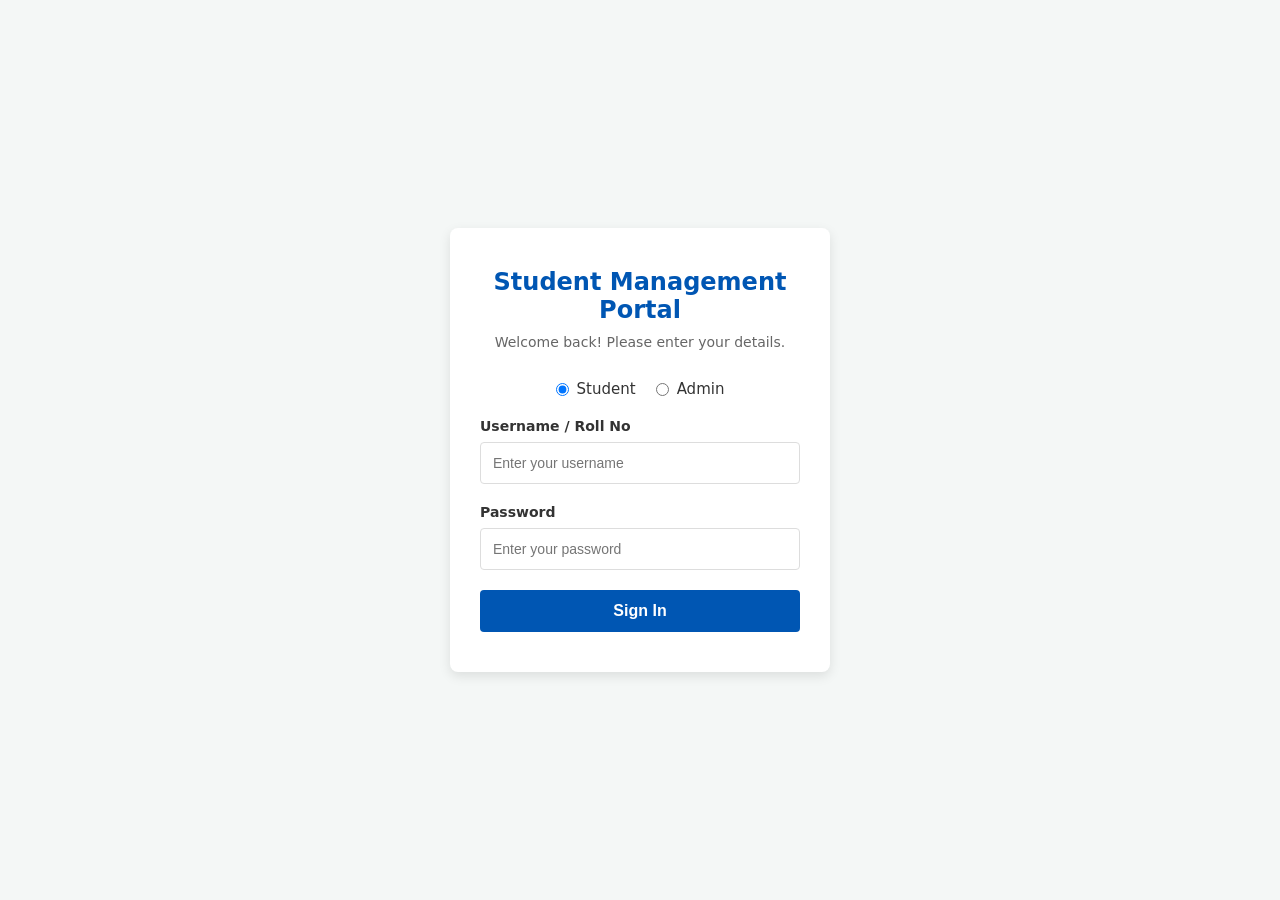
==== frontend/index.html @ 36475267 "v0.8 - Working authentication system" ====
<!DOCTYPE html>
<html lang="en">
<head>
    <meta charset="UTF-8">
    <meta name="viewport" content="width=device-width, initial-scale=1.0">
    <title>Student Management Portal</title>
    <link rel="stylesheet" href="css/login.css">
</head>
<body>
    <div class="login-container">
        <div class="login-card">
            <div class="login-header">
                <h1>Student Management Portal</h1>
                <p>Welcome back! Please enter your details.</p>
            </div>
            
            <form id="loginForm" novalidate>
                <div class="error-banner" id="serverError" style="display: none;"></div>
                
                <div class="form-group role-selection">
                    <label class="radio-label">
                        <input type="radio" name="role" value="student" checked>
                        <span>Student</span>
                    </label>
                    <label class="radio-label">
                        <input type="radio" name="role" value="admin">
                        <span>Admin</span>
                    </label>
                </div>

                <div class="form-group">
                    <label for="username">Username / Roll No</label>
                    <input type="text" id="username" name="username" placeholder="Enter your username">
                    <span class="inline-error" id="usernameError" style="display: none;">Username cannot be empty</span>
                </div>

                <div class="form-group">
                    <label for="password">Password</label>
                    <input type="password" id="password" name="password" placeholder="Enter your password">
                    <span class="inline-error" id="passwordError" style="display: none;">Password cannot be empty</span>
                </div>

                <button type="submit" id="loginBtn" class="btn-primary">
                    <span id="btnText">Sign In</span>
                    <span id="btnLoader" class="loader" style="display: none;">Signing In...</span>
                </button>
            </form>
        </div>
    </div>
    
    <script src="js/login.js"></script>
</body>
</html>
---- frontend/css/login.css ----
/* Base Styles */
:root {
    --primary-color: #0056b3;
    --primary-hover: #004494;
    --bg-color: #f4f7f6;
    --card-bg: #ffffff;
    --text-main: #333333;
    --text-muted: #666666;
    --error-color: #d9534f;
    --border-color: #dddddd;
    --input-focus: #80bdff;
}

* {
    box-sizing: border-box;
    margin: 0;
    padding: 0;
}

body {
    font-family: system-ui, -apple-system, BlinkMacSystemFont, "Segoe UI", Roboto, "Helvetica Neue", Arial, sans-serif;
    background-color: var(--bg-color);
    color: var(--text-main);
    display: flex;
    justify-content: center;
    align-items: center;
    min-height: 100vh;
}

.login-container {
    width: 100%;
    max-width: 420px;
    padding: 20px;
}

.login-card {
    background-color: var(--card-bg);
    padding: 40px 30px;
    border-radius: 8px;
    box-shadow: 0 4px 12px rgba(0,0,0,0.1);
}

.login-header {
    text-align: center;
    margin-bottom: 30px;
}

.login-header h1 {
    font-size: 24px;
    color: var(--primary-color);
    margin-bottom: 10px;
}

.login-header p {
    font-size: 14px;
    color: var(--text-muted);
}

.form-group {
    margin-bottom: 20px;
    display: flex;
    flex-direction: column;
}

.form-group label:not(.radio-label) {
    font-size: 14px;
    font-weight: 600;
    margin-bottom: 8px;
}

.form-group input[type="text"],
.form-group input[type="password"] {
    padding: 12px;
    border: 1px solid var(--border-color);
    border-radius: 4px;
    font-size: 14px;
    transition: border-color 0.2s, box-shadow 0.2s;
}

.form-group input[type="text"]:focus,
.form-group input[type="password"]:focus {
    outline: none;
    border-color: var(--input-focus);
    box-shadow: 0 0 0 3px rgba(0, 86, 179, 0.1);
}

.form-group input.error-input {
    border-color: var(--error-color);
}

.role-selection {
    flex-direction: row;
    justify-content: center;
    gap: 20px;
}

.radio-label {
    display: flex;
    align-items: center;
    cursor: pointer;
    font-size: 15px;
}

.radio-label input {
    margin-right: 8px;
}

.inline-error {
    color: var(--error-color);
    font-size: 12px;
    margin-top: 5px;
}

.error-banner {
    background-color: #f8d7da;
    color: #721c24;
    padding: 10px;
    border-radius: 4px;
    font-size: 14px;
    margin-bottom: 20px;
    text-align: center;
    border: 1px solid #f5c6cb;
}

.btn-primary {
    width: 100%;
    padding: 12px;
    background-color: var(--primary-color);
    color: white;
    border: none;
    border-radius: 4px;
    font-size: 16px;
    font-weight: bold;
    cursor: pointer;
    transition: background-color 0.2s;
}

.btn-primary:hover:not(:disabled) {
    background-color: var(--primary-hover);
}

.btn-primary:disabled {
    background-color: #99c2ff;
    cursor: not-allowed;
}

/* Responsive adjustments */
@media (max-width: 480px) {
    .login-card {
        padding: 30px 20px;
    }
    
    .login-header h1 {
        font-size: 20px;
    }
}
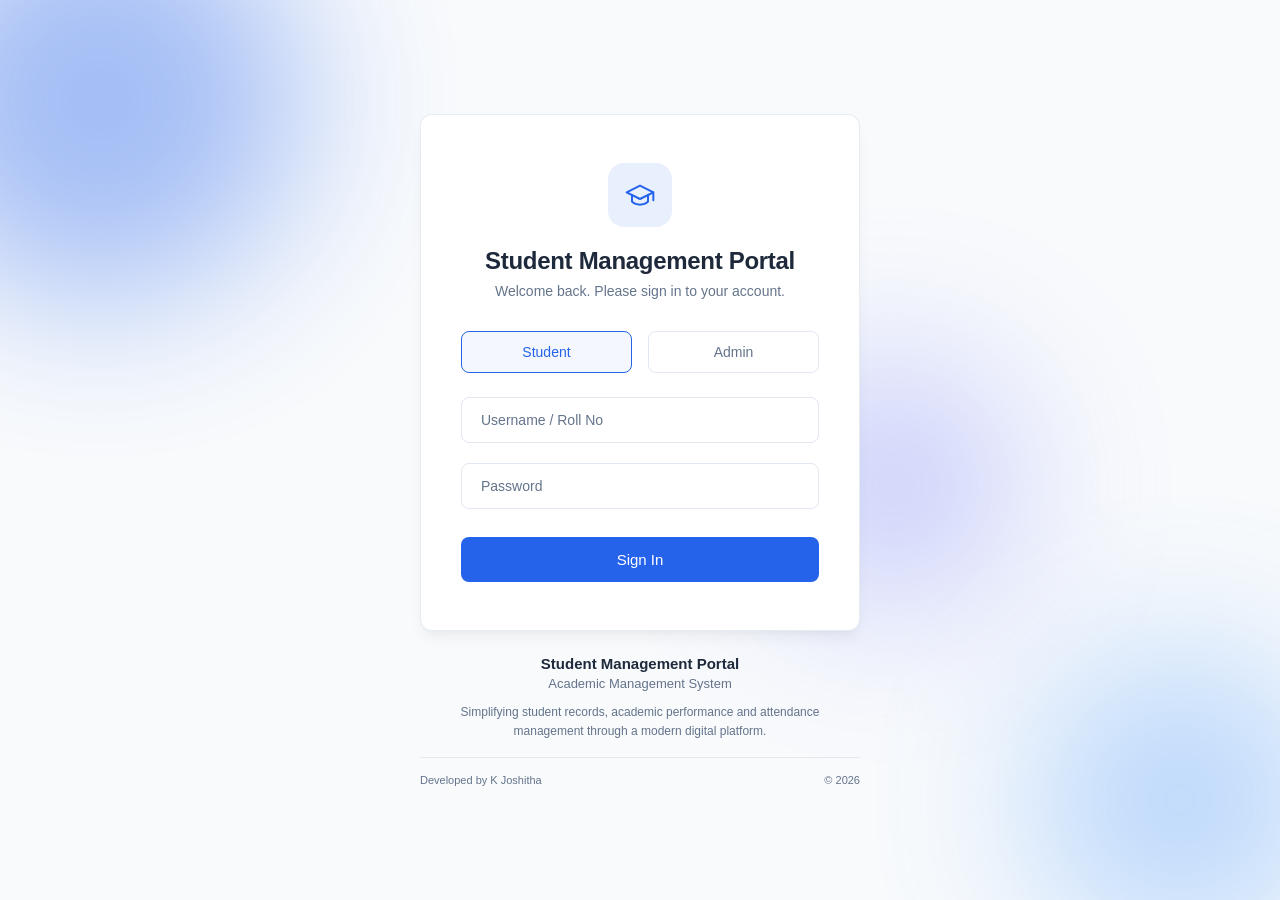
==== commit 5d0a773a: "Add student portal frontend and backend updates" ====
--- a/frontend/index.html
+++ b/frontend/index.html
@@ -7,44 +7,70 @@
     <link rel="stylesheet" href="css/login.css">
 </head>
 <body>
-    <div class="login-container">
-        <div class="login-card">
-            <div class="login-header">
-                <h1>Student Management Portal</h1>
-                <p>Welcome back! Please enter your details.</p>
+    <div class="background-shapes">
+        <div class="shape shape-1"></div>
+        <div class="shape shape-2"></div>
+        <div class="shape shape-3"></div>
+    </div>
+
+    <div class="page-wrapper">
+        <div class="login-container">
+            <div class="login-card">
+                <div class="login-header">
+                    <div class="icon-cap">
+                        <svg viewBox="0 0 24 24" fill="none" stroke="currentColor" stroke-width="1.5" stroke-linecap="round" stroke-linejoin="round">
+                            <path d="M22 10v6M2 10l10-5 10 5-10 5z" />
+                            <path d="M6 12v5c3 3 9 3 12 0v-5" />
+                        </svg>
+                    </div>
+                    <h1>Student Management Portal</h1>
+                    <p>Welcome back. Please sign in to your account.</p>
+                </div>
+                
+                <form id="loginForm" novalidate>
+                    <div class="error-banner" id="serverError" style="display: none;"></div>
+                    
+                    <div class="role-selection">
+                        <label class="radio-label">
+                            <input type="radio" name="role" value="student" checked>
+                            <span class="radio-custom"></span>
+                            <span class="radio-text">Student</span>
+                        </label>
+                        <label class="radio-label">
+                            <input type="radio" name="role" value="admin">
+                            <span class="radio-custom"></span>
+                            <span class="radio-text">Admin</span>
+                        </label>
+                    </div>
+
+                    <div class="form-group floating">
+                        <input type="text" id="username" name="username" placeholder=" ">
+                        <label for="username">Username / Roll No</label>
+                        <span class="inline-error" id="usernameError" style="display: none;">Username cannot be empty</span>
+                    </div>
+
+                    <div class="form-group floating">
+                        <input type="password" id="password" name="password" placeholder=" ">
+                        <label for="password">Password</label>
+                        <span class="inline-error" id="passwordError" style="display: none;">Password cannot be empty</span>
+                    </div>
+
+                    <button type="submit" id="loginBtn" class="btn-primary">
+                        <span id="btnText">Sign In</span>
+                        <span id="btnLoader" class="loader" style="display: none;">Signing In...</span>
+                    </button>
+                </form>
             </div>
-            
-            <form id="loginForm" novalidate>
-                <div class="error-banner" id="serverError" style="display: none;"></div>
-                
-                <div class="form-group role-selection">
-                    <label class="radio-label">
-                        <input type="radio" name="role" value="student" checked>
-                        <span>Student</span>
-                    </label>
-                    <label class="radio-label">
-                        <input type="radio" name="role" value="admin">
-                        <span>Admin</span>
-                    </label>
+
+            <footer class="login-footer">
+                <h3>Student Management Portal</h3>
+                <h4>Academic Management System</h4>
+                <p>Simplifying student records, academic performance and attendance management through a modern digital platform.</p>
+                <div class="footer-bottom">
+                    <span>Developed by K Joshitha</span>
+                    <span>&copy; 2026</span>
                 </div>
-
-                <div class="form-group">
-                    <label for="username">Username / Roll No</label>
-                    <input type="text" id="username" name="username" placeholder="Enter your username">
-                    <span class="inline-error" id="usernameError" style="display: none;">Username cannot be empty</span>
-                </div>
-
-                <div class="form-group">
-                    <label for="password">Password</label>
-                    <input type="password" id="password" name="password" placeholder="Enter your password">
-                    <span class="inline-error" id="passwordError" style="display: none;">Password cannot be empty</span>
-                </div>
-
-                <button type="submit" id="loginBtn" class="btn-primary">
-                    <span id="btnText">Sign In</span>
-                    <span id="btnLoader" class="loader" style="display: none;">Signing In...</span>
-                </button>
-            </form>
+            </footer>
         </div>
     </div>
     
--- a/frontend/css/login.css
+++ b/frontend/css/login.css
@@ -1,54 +1,125 @@
-/* Base Styles */
+/* Microsoft Fluent / Modern SaaS Login Styles */
 :root {
-    --primary-color: #0056b3;
-    --primary-hover: #004494;
-    --bg-color: #f4f7f6;
-    --card-bg: #ffffff;
-    --text-main: #333333;
-    --text-muted: #666666;
-    --error-color: #d9534f;
-    --border-color: #dddddd;
-    --input-focus: #80bdff;
-}
-
-* {
-    box-sizing: border-box;
-    margin: 0;
-    padding: 0;
-}
+    --primary: #2563EB;
+    --primary-hover: #1E40AF;
+    --bg-main: #F8FAFC;
+    --card-bg: #FFFFFF;
+    --text-dark: #1E293B;
+    --text-muted: #64748B;
+    --border: #E2E8F0;
+    --error: #EF4444;
+    --success: #10B981;
+    --shadow-soft: 0 4px 6px -1px rgba(0, 0, 0, 0.05), 0 2px 4px -1px rgba(0, 0, 0, 0.03);
+    --shadow-md: 0 10px 15px -3px rgba(0, 0, 0, 0.05), 0 4px 6px -2px rgba(0, 0, 0, 0.025);
+}
+
+* { box-sizing: border-box; margin: 0; padding: 0; font-family: "Segoe UI", -apple-system, BlinkMacSystemFont, Roboto, Arial, sans-serif; }
 
 body {
-    font-family: system-ui, -apple-system, BlinkMacSystemFont, "Segoe UI", Roboto, "Helvetica Neue", Arial, sans-serif;
-    background-color: var(--bg-color);
-    color: var(--text-main);
+    background-color: var(--bg-main);
+    color: var(--text-dark);
+    min-height: 100vh;
+    position: relative;
+    overflow-x: hidden;
     display: flex;
     justify-content: center;
     align-items: center;
-    min-height: 100vh;
+}
+
+/* Abstract Background Shapes */
+.background-shapes {
+    position: absolute;
+    top: 0; left: 0; right: 0; bottom: 0;
+    z-index: 0;
+    overflow: hidden;
+}
+.shape {
+    position: absolute;
+    border-radius: 50%;
+    filter: blur(80px);
+    opacity: 0.4;
+    animation: float 10s infinite alternate ease-in-out;
+}
+.shape-1 {
+    width: 400px; height: 400px;
+    background: #2563EB;
+    top: -100px; left: -100px;
+}
+.shape-2 {
+    width: 300px; height: 300px;
+    background: #60A5FA;
+    bottom: -50px; right: -50px;
+    animation-delay: -5s;
+}
+.shape-3 {
+    width: 250px; height: 250px;
+    background: #818CF8;
+    top: 40%; left: 60%;
+    animation-delay: -2s;
+}
+@keyframes float {
+    0% { transform: translate(0, 0); }
+    100% { transform: translate(30px, 50px); }
+}
+
+/* Page Wrapper */
+.page-wrapper {
+    position: relative;
+    z-index: 10;
+    width: 100%;
+    padding: 20px;
+    display: flex;
+    justify-content: center;
 }
 
 .login-container {
     width: 100%;
-    max-width: 420px;
-    padding: 20px;
-}
-
+    max-width: 440px;
+    animation: fadeUp 0.6s cubic-bezier(0.16, 1, 0.3, 1);
+}
+
+@keyframes fadeUp {
+    from { opacity: 0; transform: translateY(20px); }
+    to { opacity: 1; transform: translateY(0); }
+}
+
+/* Centered Login Card */
 .login-card {
-    background-color: var(--card-bg);
-    padding: 40px 30px;
-    border-radius: 8px;
-    box-shadow: 0 4px 12px rgba(0,0,0,0.1);
+    background: var(--card-bg);
+    border-radius: 12px;
+    padding: 48px 40px;
+    box-shadow: var(--shadow-md);
+    border: 1px solid rgba(226, 232, 240, 0.8);
+    margin-bottom: 24px;
 }
 
 .login-header {
     text-align: center;
-    margin-bottom: 30px;
+    margin-bottom: 32px;
+}
+
+.icon-cap {
+    width: 64px;
+    height: 64px;
+    margin: 0 auto 20px;
+    background: rgba(37, 99, 235, 0.1);
+    border-radius: 16px;
+    display: flex;
+    align-items: center;
+    justify-content: center;
+}
+
+.icon-cap svg {
+    width: 32px; height: 32px;
+    color: var(--primary);
 }
 
 .login-header h1 {
     font-size: 24px;
-    color: var(--primary-color);
-    margin-bottom: 10px;
+    font-weight: 600;
+    color: var(--text-dark);
+    margin-bottom: 8px;
+    letter-spacing: -0.3px;
 }
 
 .login-header p {
@@ -56,101 +127,156 @@
     color: var(--text-muted);
 }
 
-.form-group {
+/* Radio Buttons */
+.role-selection {
+    display: flex;
+    gap: 16px;
+    margin-bottom: 24px;
+}
+
+.radio-label {
+    flex: 1;
+    display: flex;
+    align-items: center;
+    justify-content: center;
+    padding: 12px;
+    border: 1px solid var(--border);
+    border-radius: 8px;
+    cursor: pointer;
+    position: relative;
+    transition: all 0.2s ease;
+}
+
+.radio-label input {
+    position: absolute; opacity: 0;
+}
+
+.radio-text {
+    font-size: 14px;
+    font-weight: 500;
+    color: var(--text-muted);
+    transition: color 0.2s ease;
+}
+
+.radio-label:has(input:checked) {
+    border-color: var(--primary);
+    background: rgba(37, 99, 235, 0.05);
+}
+
+.radio-label:has(input:checked) .radio-text {
+    color: var(--primary);
+}
+
+/* Floating Inputs */
+.form-group.floating {
+    position: relative;
     margin-bottom: 20px;
-    display: flex;
-    flex-direction: column;
-}
-
-.form-group label:not(.radio-label) {
-    font-size: 14px;
-    font-weight: 600;
-    margin-bottom: 8px;
-}
-
-.form-group input[type="text"],
-.form-group input[type="password"] {
-    padding: 12px;
-    border: 1px solid var(--border-color);
-    border-radius: 4px;
-    font-size: 14px;
+}
+
+.form-group.floating input {
+    width: 100%;
+    padding: 14px 16px;
+    border: 1px solid var(--border);
+    border-radius: 8px;
+    font-size: 14px;
+    color: var(--text-dark);
+    background: transparent;
     transition: border-color 0.2s, box-shadow 0.2s;
 }
 
-.form-group input[type="text"]:focus,
-.form-group input[type="password"]:focus {
+.form-group.floating label {
+    position: absolute;
+    top: 50%; left: 16px;
+    transform: translateY(-50%);
+    font-size: 14px;
+    color: var(--text-muted);
+    background: var(--card-bg);
+    padding: 0 4px;
+    pointer-events: none;
+    transition: all 0.2s ease-out;
+}
+
+.form-group.floating input:focus,
+.form-group.floating input:not(:placeholder-shown) {
     outline: none;
-    border-color: var(--input-focus);
-    box-shadow: 0 0 0 3px rgba(0, 86, 179, 0.1);
-}
-
-.form-group input.error-input {
-    border-color: var(--error-color);
-}
-
-.role-selection {
-    flex-direction: row;
-    justify-content: center;
-    gap: 20px;
-}
-
-.radio-label {
-    display: flex;
-    align-items: center;
-    cursor: pointer;
-    font-size: 15px;
-}
-
-.radio-label input {
-    margin-right: 8px;
-}
-
-.inline-error {
-    color: var(--error-color);
-    font-size: 12px;
-    margin-top: 5px;
-}
-
-.error-banner {
-    background-color: #f8d7da;
-    color: #721c24;
-    padding: 10px;
-    border-radius: 4px;
-    font-size: 14px;
-    margin-bottom: 20px;
-    text-align: center;
-    border: 1px solid #f5c6cb;
-}
-
+    border-color: var(--primary);
+}
+
+.form-group.floating input:focus ~ label,
+.form-group.floating input:not(:placeholder-shown) ~ label {
+    top: 0; font-size: 12px; color: var(--primary); font-weight: 500;
+}
+
+.form-group.floating input.error-input { border-color: var(--error); }
+.inline-error { color: var(--error); font-size: 12px; margin-top: 4px; display: block; }
+.error-banner { background: #FEF2F2; color: var(--error); padding: 12px; border-radius: 6px; font-size: 13px; margin-bottom: 20px; border: 1px solid #FCA5A5; text-align: center; }
+
+/* Buttons */
 .btn-primary {
     width: 100%;
-    padding: 12px;
-    background-color: var(--primary-color);
+    padding: 14px;
+    background-color: var(--primary);
     color: white;
     border: none;
-    border-radius: 4px;
-    font-size: 16px;
-    font-weight: bold;
+    border-radius: 8px;
+    font-size: 15px;
+    font-weight: 500;
     cursor: pointer;
-    transition: background-color 0.2s;
+    transition: all 0.2s ease;
+    margin-top: 8px;
 }
 
 .btn-primary:hover:not(:disabled) {
     background-color: var(--primary-hover);
 }
 
+.btn-primary:active:not(:disabled) {
+    transform: scale(0.98);
+}
+
 .btn-primary:disabled {
-    background-color: #99c2ff;
+    background-color: #93C5FD;
     cursor: not-allowed;
 }
 
-/* Responsive adjustments */
+/* Footer */
+.login-footer {
+    text-align: center;
+    color: var(--text-muted);
+    animation: fadeUp 0.8s cubic-bezier(0.16, 1, 0.3, 1);
+}
+
+.login-footer h3 {
+    font-size: 15px;
+    font-weight: 600;
+    color: var(--text-dark);
+    margin-bottom: 4px;
+}
+
+.login-footer h4 {
+    font-size: 13px;
+    font-weight: 500;
+    margin-bottom: 12px;
+}
+
+.login-footer p {
+    font-size: 12px;
+    line-height: 1.6;
+    margin-bottom: 16px;
+    max-width: 380px;
+    margin-left: auto;
+    margin-right: auto;
+}
+
+.footer-bottom {
+    display: flex;
+    justify-content: space-between;
+    font-size: 11px;
+    border-top: 1px solid var(--border);
+    padding-top: 16px;
+}
+
+/* Responsive */
 @media (max-width: 480px) {
-    .login-card {
-        padding: 30px 20px;
-    }
-    
-    .login-header h1 {
-        font-size: 20px;
-    }
-}
+    .login-card { padding: 32px 24px; }
+}
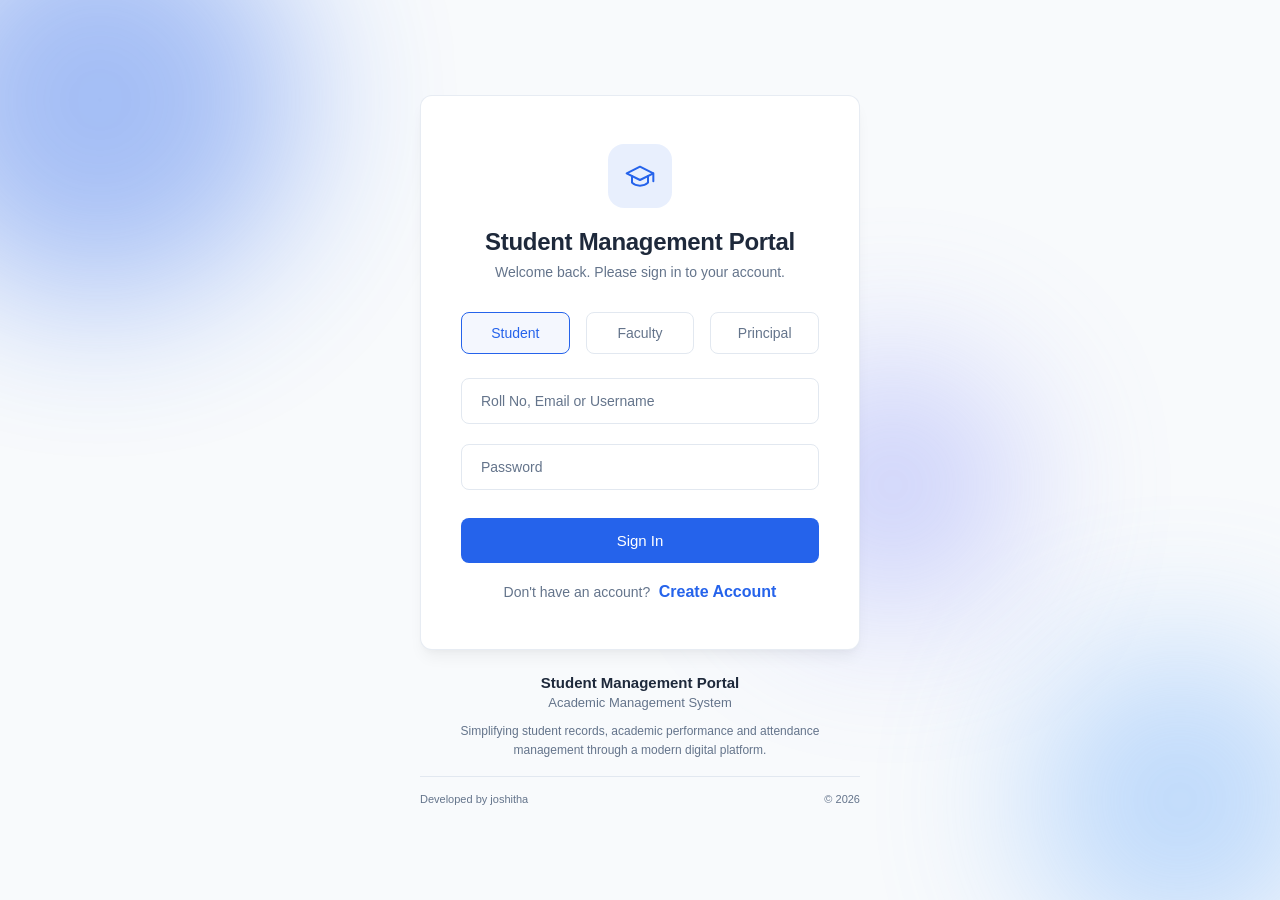
==== commit ea8cec20: "Update student portal project" ====
--- a/frontend/index.html
+++ b/frontend/index.html
@@ -37,15 +37,20 @@
                             <span class="radio-text">Student</span>
                         </label>
                         <label class="radio-label">
-                            <input type="radio" name="role" value="admin">
+                            <input type="radio" name="role" value="faculty">
                             <span class="radio-custom"></span>
-                            <span class="radio-text">Admin</span>
+                            <span class="radio-text">Faculty</span>
+                        </label>
+                        <label class="radio-label">
+                            <input type="radio" name="role" value="principal">
+                            <span class="radio-custom"></span>
+                            <span class="radio-text">Principal</span>
                         </label>
                     </div>
 
                     <div class="form-group floating">
                         <input type="text" id="username" name="username" placeholder=" ">
-                        <label for="username">Username / Roll No</label>
+                        <label for="username">Roll No, Email or Username</label>
                         <span class="inline-error" id="usernameError" style="display: none;">Username cannot be empty</span>
                     </div>
 
@@ -57,8 +62,55 @@
 
                     <button type="submit" id="loginBtn" class="btn-primary">
                         <span id="btnText">Sign In</span>
-                        <span id="btnLoader" class="loader" style="display: none;">Signing In...</span>
+                        <div class="loader" id="btnLoader" style="display: none;"></div>
                     </button>
+                    
+                    <div class="register-link" style="text-align: center; margin-top: 20px;">
+                        <span style="color: var(--text-muted); font-size: 14px;">Don't have an account?</span>
+                        <a href="#" id="showRegisterBtn" style="color: var(--primary); font-weight: 600; text-decoration: none; margin-left: 4px;">Create Account</a>
+                    </div>
+                </form>
+
+                <form id="registerForm" class="auth-form" style="display: none;">
+                    <div class="form-group floating">
+                        <input type="text" id="regName" placeholder=" " required>
+                        <label>Full Name</label>
+                    </div>
+                    <div class="form-group floating">
+                        <input type="text" id="regRollNo" placeholder=" " required>
+                        <label>Roll Number</label>
+                    </div>
+                    <div class="form-group floating">
+                        <input type="email" id="regEmail" placeholder=" " required>
+                        <label>Email Address</label>
+                    </div>
+                    <div class="form-group floating">
+                        <input type="text" id="regDept" placeholder=" " required>
+                        <label>Department (e.g. CSE)</label>
+                    </div>
+                    <div class="form-group floating">
+                        <input type="number" id="regYear" placeholder=" " required>
+                        <label>Year</label>
+                    </div>
+                    <div class="form-group floating">
+                        <input type="password" id="regPassword" placeholder=" " required>
+                        <label>Password</label>
+                    </div>
+                    <div class="form-group floating">
+                        <input type="password" id="regConfirmPassword" placeholder=" " required>
+                        <label>Confirm Password</label>
+                        <span class="inline-error" id="regPasswordError" style="display: none;">Passwords do not match</span>
+                    </div>
+
+                    <button type="submit" id="registerBtn" class="btn-primary">
+                        <span id="regBtnText">Register</span>
+                        <div class="loader" id="regBtnLoader" style="display: none;"></div>
+                    </button>
+
+                    <div class="register-link" style="text-align: center; margin-top: 20px;">
+                        <span style="color: var(--text-muted); font-size: 14px;">Already have an account?</span>
+                        <a href="#" id="showLoginBtn" style="color: var(--primary); font-weight: 600; text-decoration: none; margin-left: 4px;">Sign In</a>
+                    </div>
                 </form>
             </div>
 
@@ -67,7 +119,7 @@
                 <h4>Academic Management System</h4>
                 <p>Simplifying student records, academic performance and attendance management through a modern digital platform.</p>
                 <div class="footer-bottom">
-                    <span>Developed by K Joshitha</span>
+                    <span>Developed by joshitha</span>
                     <span>&copy; 2026</span>
                 </div>
             </footer>
